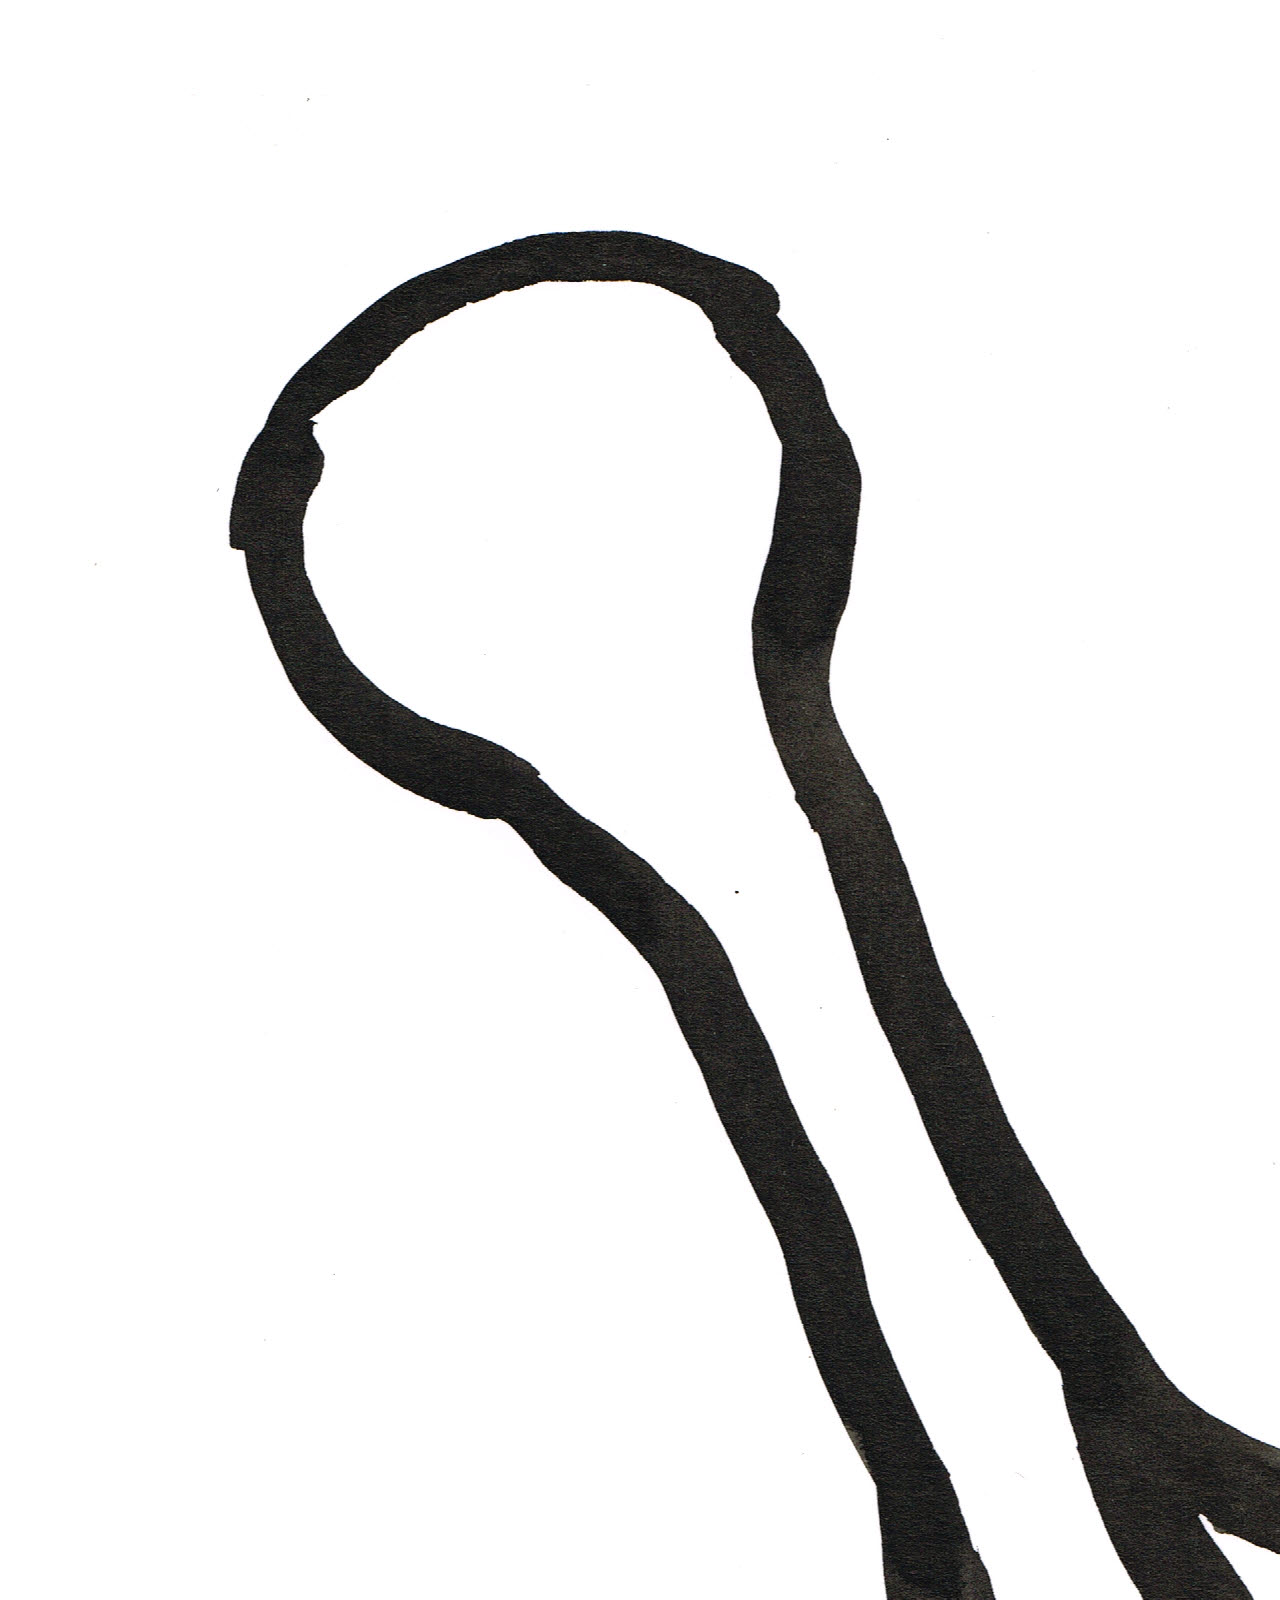
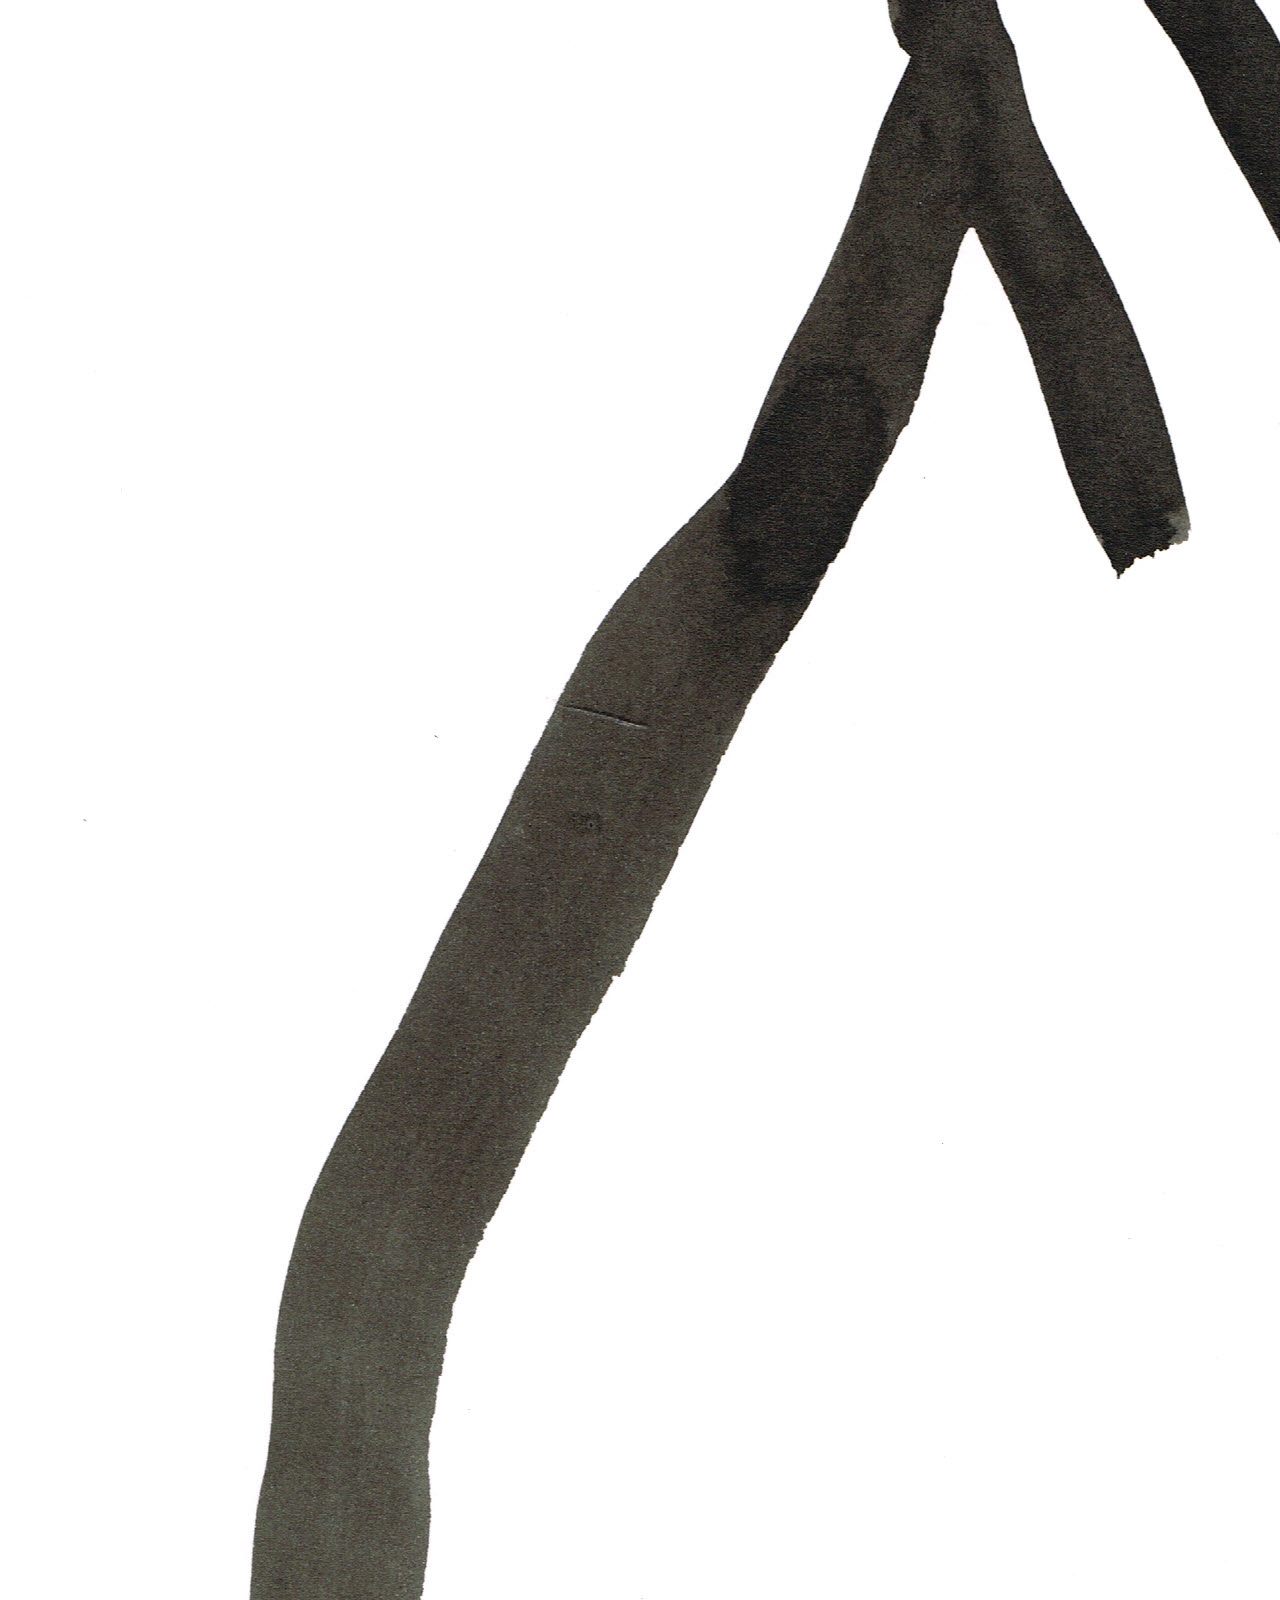
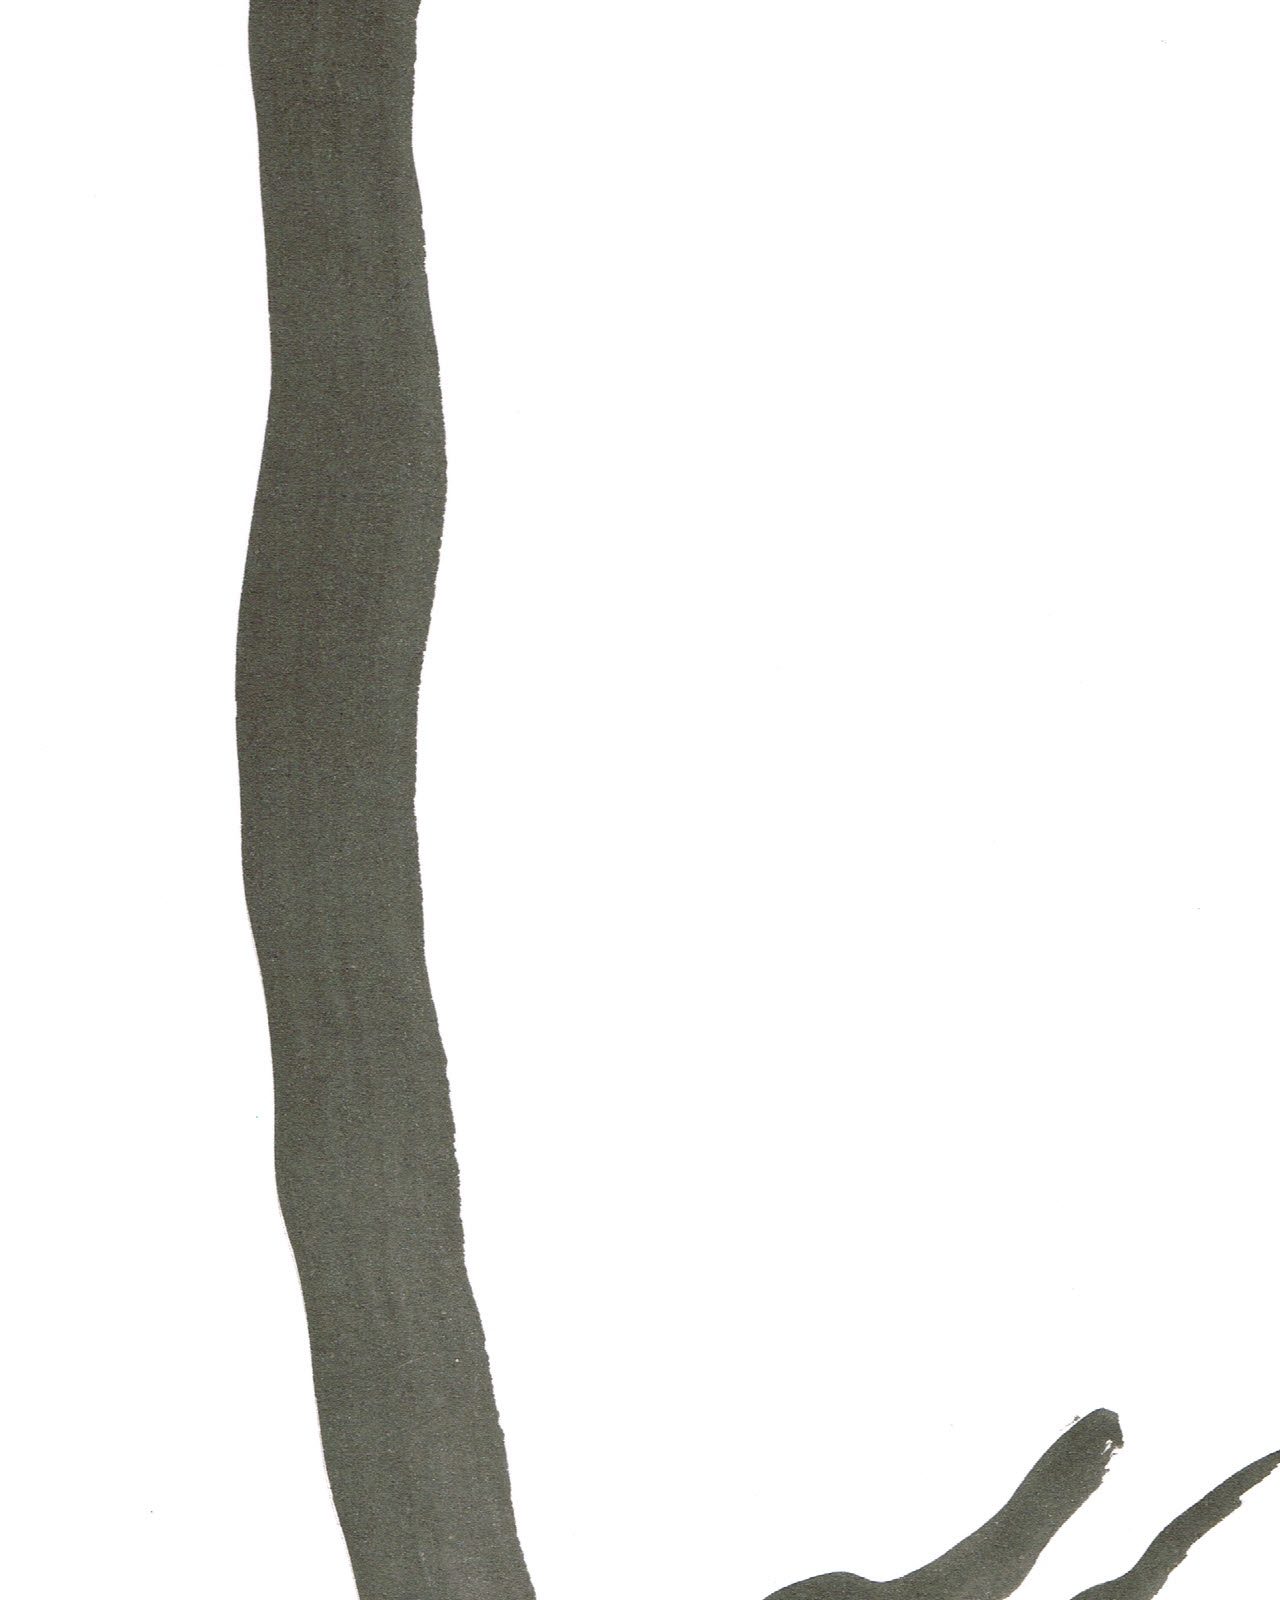
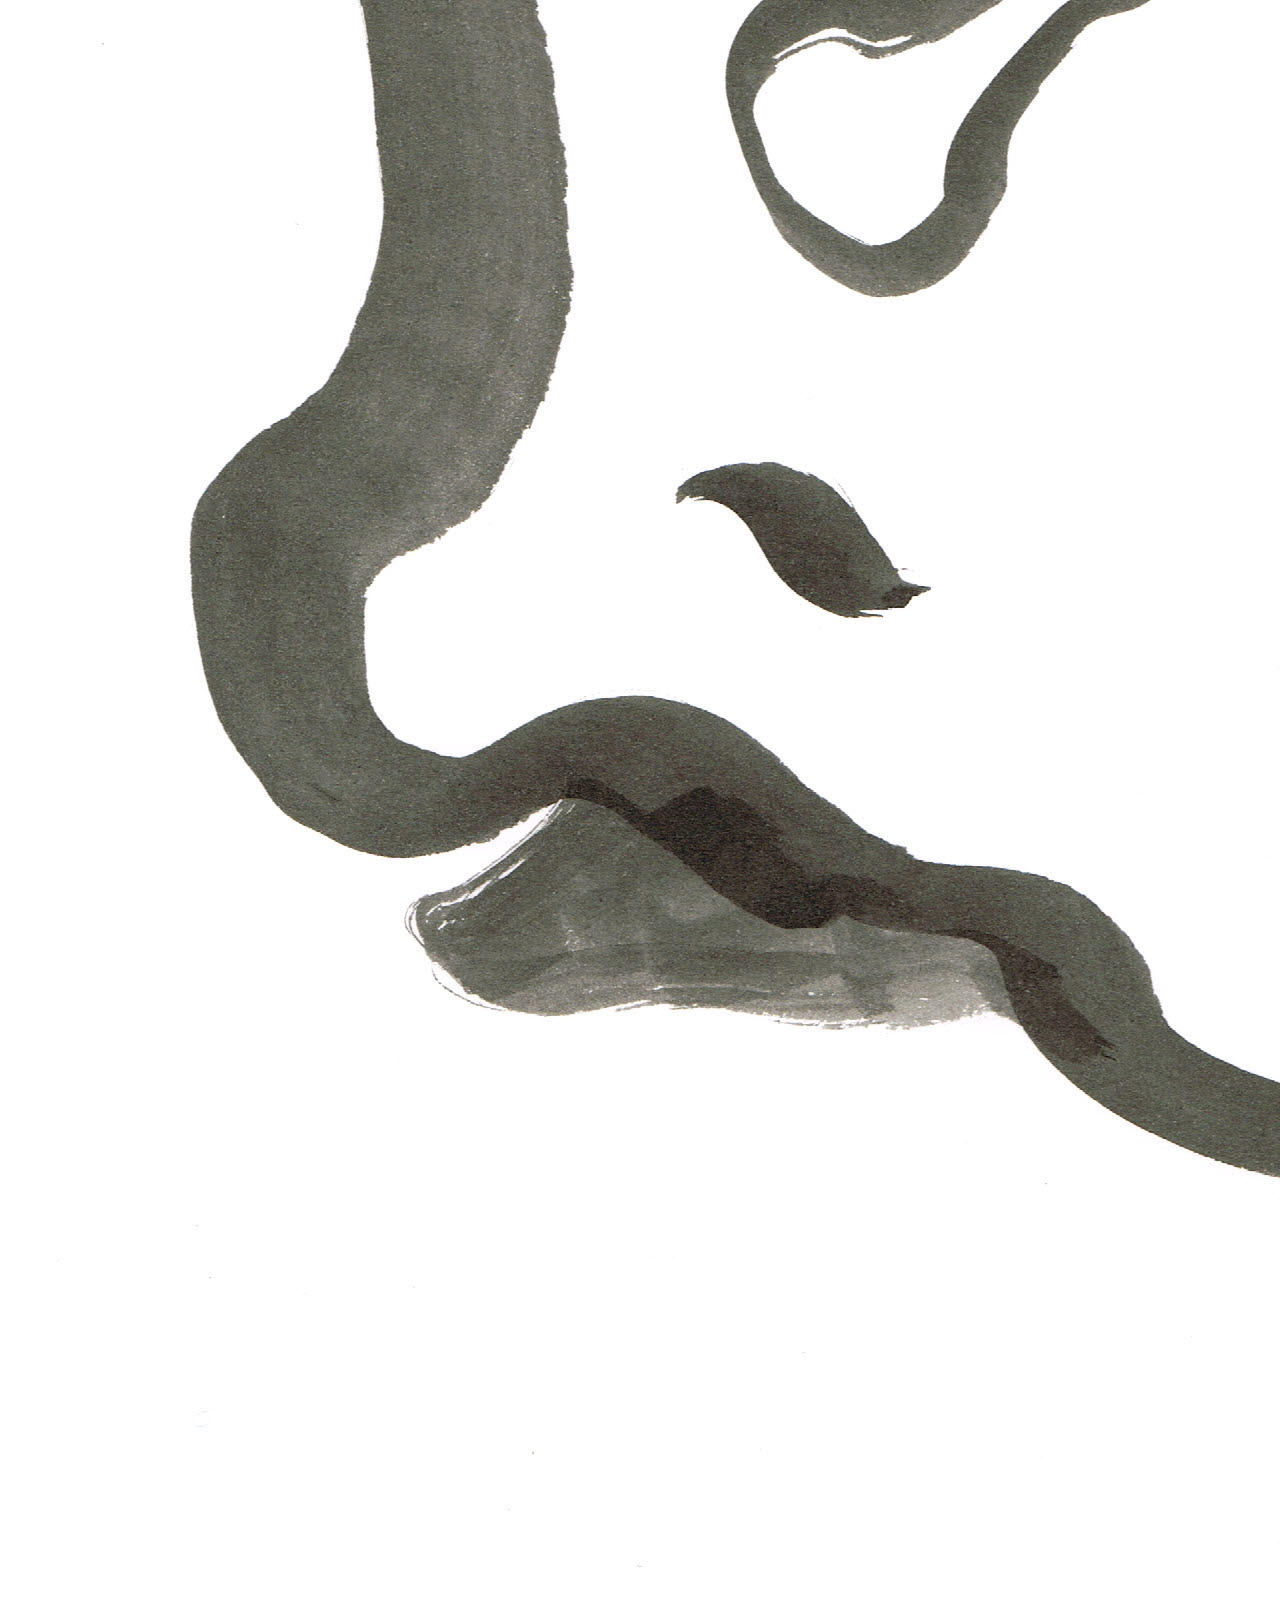
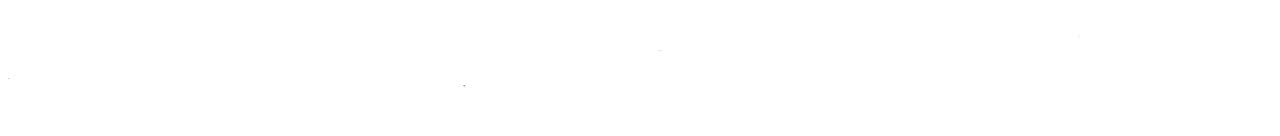
==== index.html @ ac1bd685 "Inicio mi portfolio" ====
<!DOCTYPE html>
<html lang="en">
<head>
    <meta charset="UTF-8">
    <meta name="viewport" content="width=device-width, initial-scale=1.0">
    <title>Document</title>
    <link rel="stylesheet" href="style.css">
</head>
<body>
    <img src="imagenes\fondo.jpg" alt="imageng">
</body>
</html>
---- style.css ----
body{

}
#fondo{
    width: 100vw; /* Ajusta el ancho de la imagen al 100% de la ventana */
    height: 100vh; /* Ajusta la altura de la imagen al 100% de la ventana */
    object-fit: cover; /* Escala la imagen para cubrir todo el área visible */
    position: absolute; /* Permite que la imagen ocupe todo el área del viewport */
    top: 0; /* Alinea la imagen en la parte superior de la ventana */
    left: 0; /* Alinea la imagen en el lado izquierdo de la ventana */
    margin: 0; /* Evita cualquier margen alrededor de la imagen */
    padding: 0; /* Elimina cualquier padding alrededor de la imagen */
    overflow: hidden; /* Asegura que no haya barras de desplazamiento */
    display: block;  
}
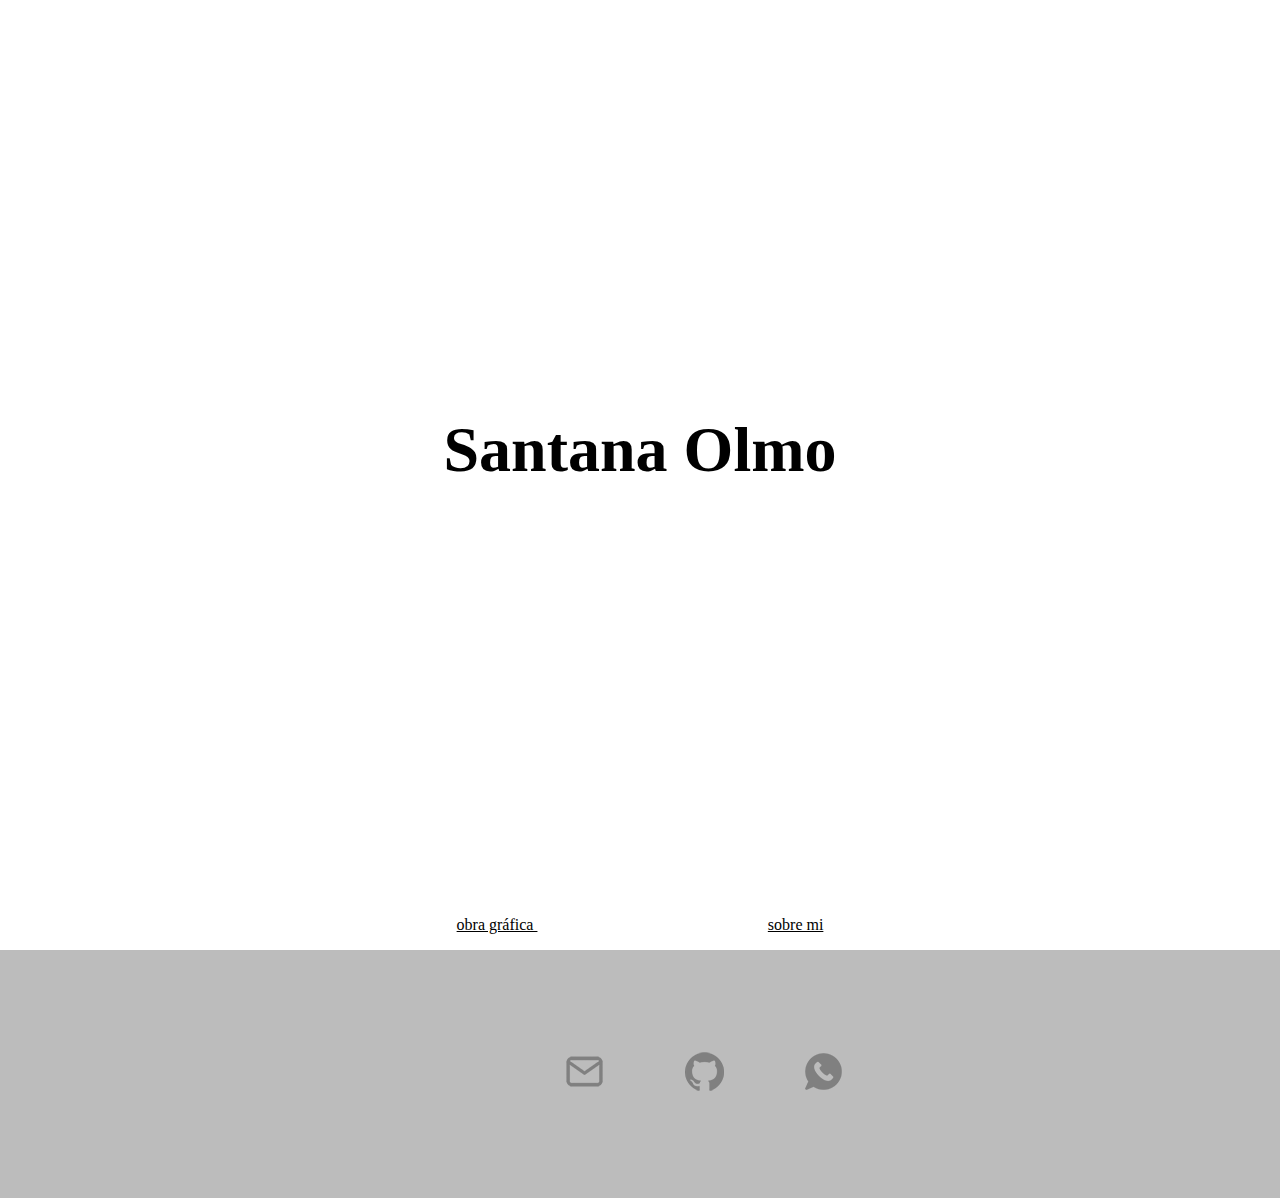
==== commit dcc9e913: "intentando centrar las cosas" ====
--- a/index.html
+++ b/index.html
@@ -3,10 +3,35 @@
 <head>
     <meta charset="UTF-8">
     <meta name="viewport" content="width=device-width, initial-scale=1.0">
-    <title>Document</title>
+    <title>SANTANA OLMO</title>
     <link rel="stylesheet" href="style.css">
 </head>
 <body>
-    <img src="imagenes\fondo.jpg" alt="imageng">
+    
+    <header>
+        
+    </header>
+    <main> 
+        <div class="center-text">
+            <h1>Santana Olmo</h1>
+        </div>
+
+        <p class="enlaces">
+            <a class="cosas" href="obra_grafica.html">obra gráfica </a>
+            <a class="cosas" href="sobre_mi.html">sobre mi</a>
+
+        </p>
+    
+        <footer>
+            
+            <img class="contactos" src="imagenes\logo_contacto\emaillogopng.png" alt="email">
+            <img class="contactos" src="imagenes\logo_contacto\githublogopng.png" alt="GitHub">
+            <img class="contactos" src="imagenes\logo_contacto\whatsapplogo.png" alt="Whatsapp">
+
+        </footer>
+    
+    </main>
+
+
 </body>
 </html>--- a/style.css
+++ b/style.css
@@ -1,15 +1,44 @@
 body{
+margin: 0;
+width: 100%;
+overflow-x: hidden;
 
 }
-#fondo{
-    width: 100vw; /* Ajusta el ancho de la imagen al 100% de la ventana */
-    height: 100vh; /* Ajusta la altura de la imagen al 100% de la ventana */
-    object-fit: cover; /* Escala la imagen para cubrir todo el área visible */
-    position: absolute; /* Permite que la imagen ocupe todo el área del viewport */
-    top: 0; /* Alinea la imagen en la parte superior de la ventana */
-    left: 0; /* Alinea la imagen en el lado izquierdo de la ventana */
-    margin: 0; /* Evita cualquier margen alrededor de la imagen */
-    padding: 0; /* Elimina cualquier padding alrededor de la imagen */
-    overflow: hidden; /* Asegura que no haya barras de desplazamiento */
-    display: block;  
+
+main{
+    background: url(imagenes\naotekid.png) no-repeat center center fixed;
+    background-size: cover;
+
+}
+.center-text{
+    text-align: center;
+        
+    font-size: 200%;
+    display: grid;
+    place-items: center;
+    height: 100VH;
+    
+}
+.enlaces{
+    text-align: center;
+    padding-left: 5%;
+    padding-right: 5%;
+}
+.cosas{
+    color: black;
+    padding-right: 10%;
+    padding-left: 10%;
+}
+
+
+footer{
+    text-align: center;
+    width: 100%;
+    padding: 5%;
+    background-color: rgb(188, 188, 188);
+    margin-bottom:0%;
+}
+.contactos{
+padding: 3%;
+margin-left: 0%;
 }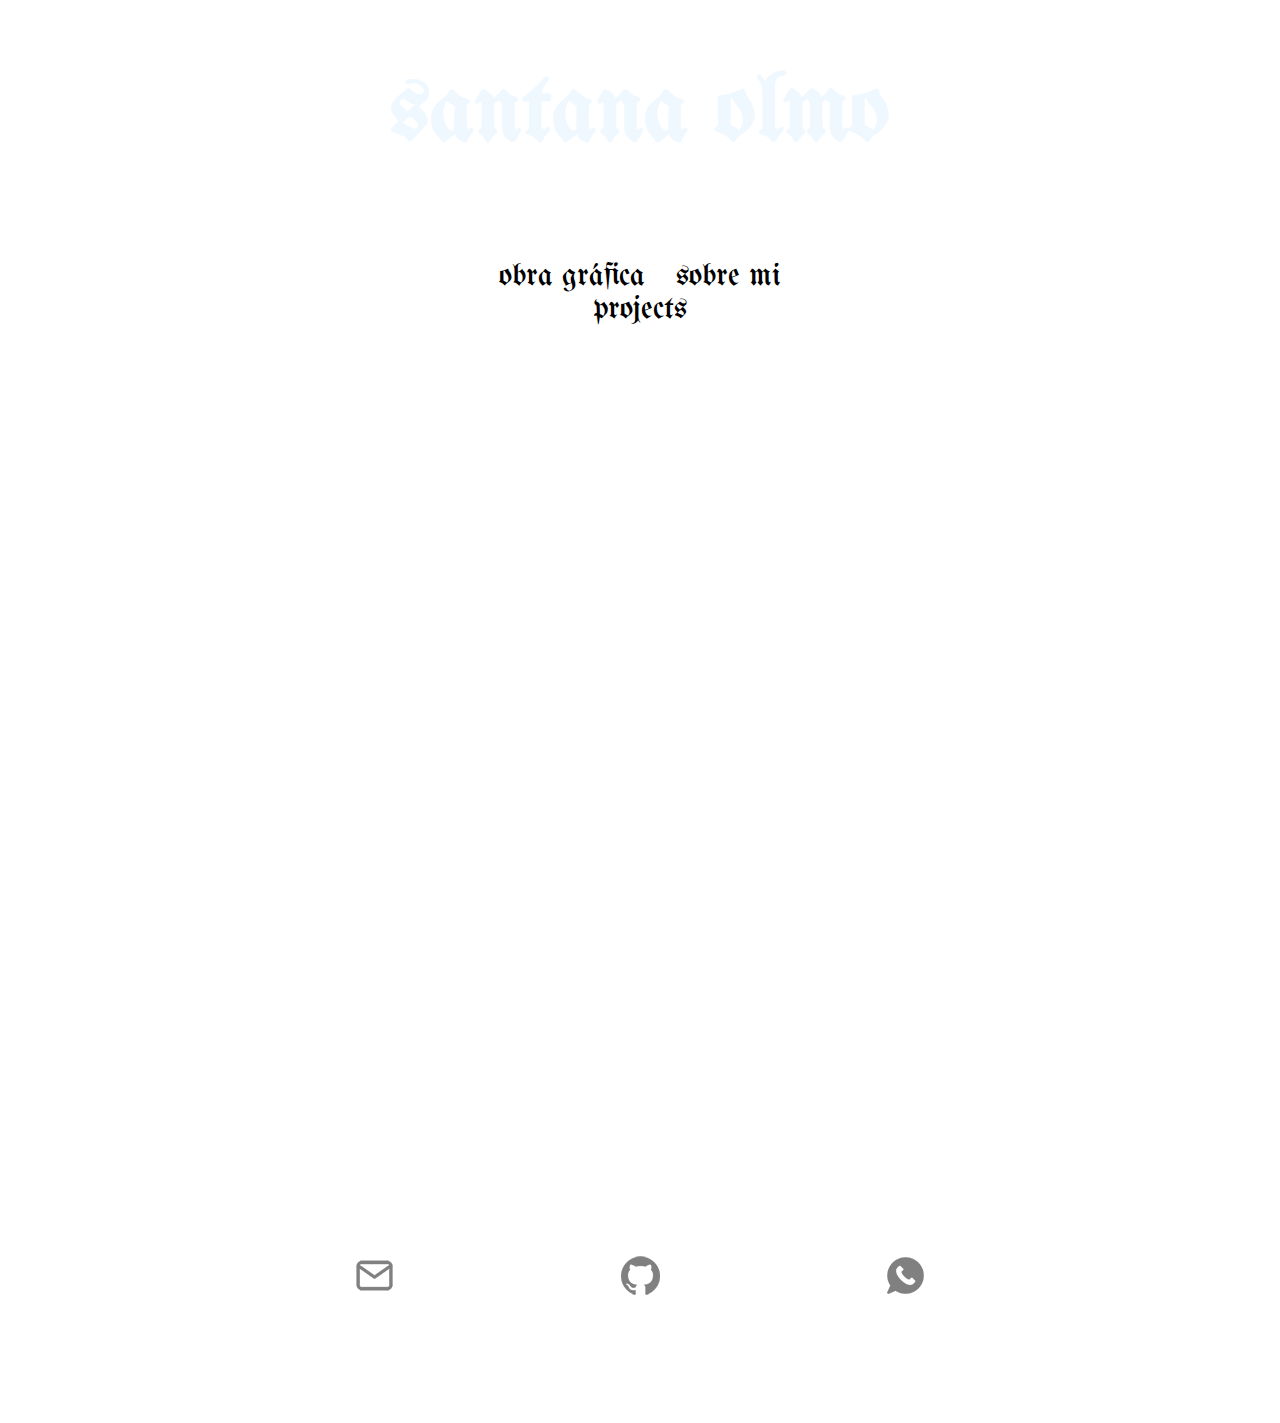
==== commit 7d8fe2eb: "he conectado  mi_perfil.md (anterioremente yo.md) con los demás archivos .md" ====
--- a/index.html
+++ b/index.html
@@ -5,33 +5,37 @@
     <meta name="viewport" content="width=device-width, initial-scale=1.0">
     <title>SANTANA OLMO</title>
     <link rel="stylesheet" href="style.css">
+    <link href="https://fonts.googleapis.com/css2?family=UnifrakturCook:wght@700&family=UnifrakturMaguntia&display=swap" rel="stylesheet">
+
 </head>
 <body>
-    
     <header>
+        <h1>santana olmo</h1>
+    </header>
+   
+    <main> 
         
-    </header>
-    <main> 
         <div class="center-text">
-            <h1>Santana Olmo</h1>
+           
+            <p id="enlaces">
+                <a  href="obra_grafica.html">obra gráfica </a>
+                <a  href="sobre_mi.html">sobre mi</a>
+                <a  href="projects.html">projects</a>
+            </p>
         </div>
 
-        <p class="enlaces">
-            <a class="cosas" href="obra_grafica.html">obra gráfica </a>
-            <a class="cosas" href="sobre_mi.html">sobre mi</a>
-
-        </p>
+       
     
-        <footer>
-            
-            <img class="contactos" src="imagenes\logo_contacto\emaillogopng.png" alt="email">
-            <img class="contactos" src="imagenes\logo_contacto\githublogopng.png" alt="GitHub">
-            <img class="contactos" src="imagenes\logo_contacto\whatsapplogo.png" alt="Whatsapp">
-
-        </footer>
     
     </main>
 
+    <footer>
+            
+        <img class="contactos" src="imagenes\logo_contacto\emaillogopng.png" alt="email">
+        <img class="contactos" src="imagenes\logo_contacto\githublogopng.png" alt="GitHub">
+        <img class="contactos" src="imagenes\logo_contacto\whatsapplogo.png" alt="Whatsapp">
+
+    </footer>
 
 </body>
 </html>--- a/style.css
+++ b/style.css
@@ -1,44 +1,69 @@
-body{
+body,html{
 margin: 0;
 width: 100%;
 overflow-x: hidden;
+text-decoration: none;
+background-image: url(imagenes/Sin\ título-1.png);
+background-repeat: no-repeat;
+background-position: center center;
+background-size: cover;
+background-attachment: fixed;
+background-blend-mode: lighten;
 
 }
 
-main{
-    background: url(imagenes\naotekid.png) no-repeat center center fixed;
-    background-size: cover;
+header{
+    font-family:"UnifrakturMaguntia";
+    font-size: 300%;
+    text-align: center;
+    color: aliceblue;
 
 }
-.center-text{
+main{
+
+}
+div{
+   
+    display: flex;
+    flex-direction: row;
+    justify-content: space-evenly;
+    text-decoration: none;
     text-align: center;
-        
+    font-family: "UnifrakturMaguntia";        
     font-size: 200%;
-    display: grid;
-    place-items: center;
     height: 100VH;
+}
+
+#enlaces{
     
+
 }
-.enlaces{
+a{
+    text-decoration: none;
+    font-family: "UnifrakturMaguntia";
     text-align: center;
-    padding-left: 5%;
-    padding-right: 5%;
+    padding: 3%;
+    color: black;
 }
-.cosas{
-    color: black;
-    padding-right: 10%;
-    padding-left: 10%;
+a:visited{
+    text-decoration: none;
+    color: rgb(30, 146, 19);
+}
+a:hover{
+text-decoration: underline;
+color: rgb(255, 255, 255);
 }
 
 
 footer{
-    text-align: center;
-    width: 100%;
-    padding: 5%;
-    background-color: rgb(188, 188, 188);
-    margin-bottom:0%;
+   padding: 10%;
+   display: flex;
+   flex-direction: row;
+   justify-content: space-evenly;
+
 }
 .contactos{
-padding: 3%;
-margin-left: 0%;
+    
+
+
 }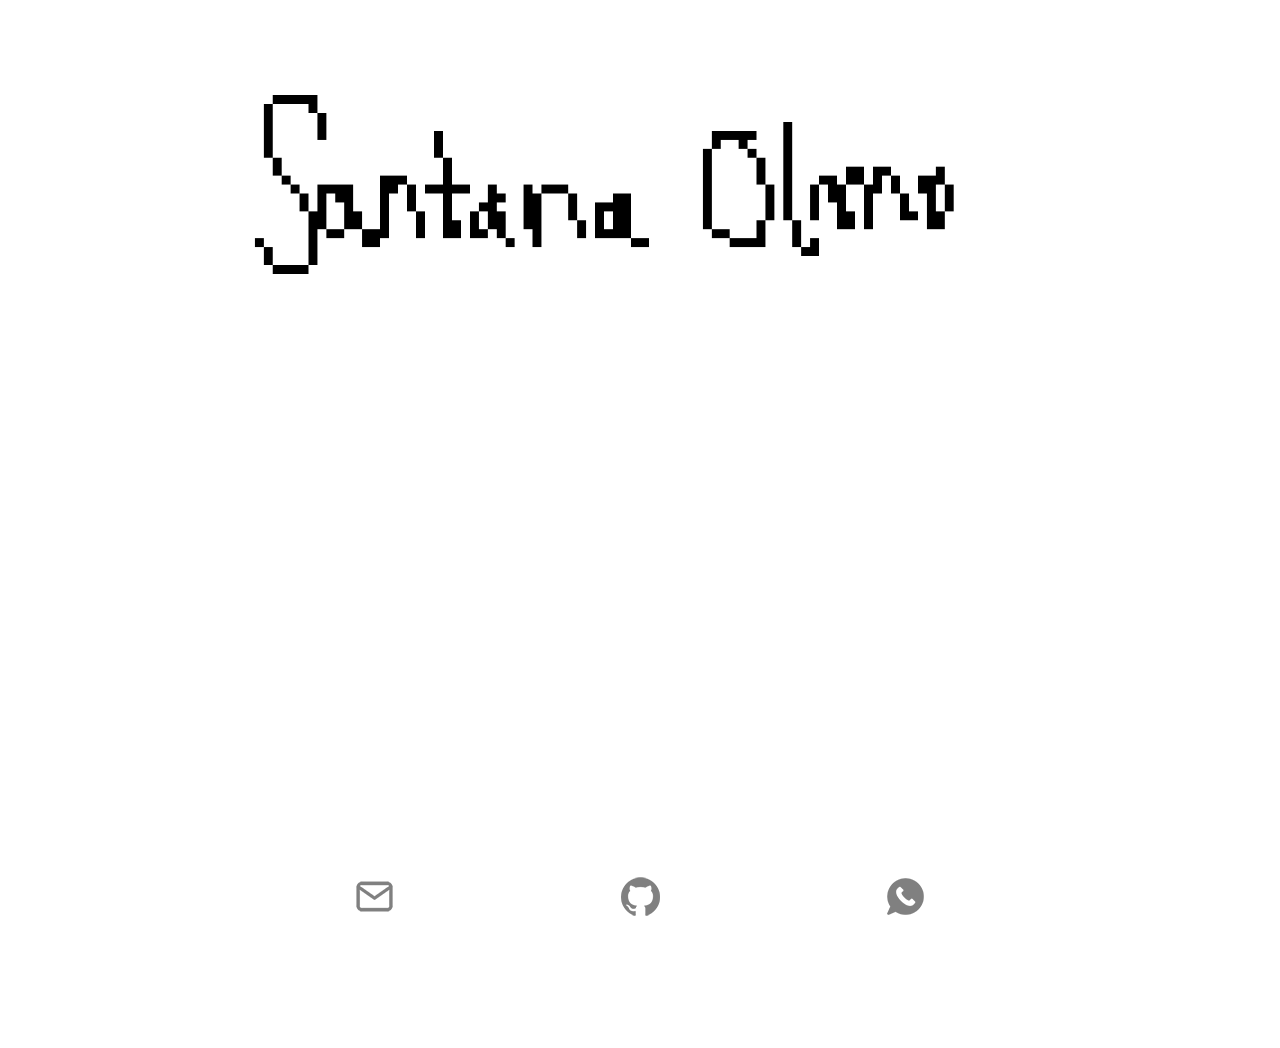
==== commit 02a03879: "empezando de nuevo con gif" ====
--- a/index.html
+++ b/index.html
@@ -3,39 +3,32 @@
 <head>
     <meta charset="UTF-8">
     <meta name="viewport" content="width=device-width, initial-scale=1.0">
-    <title>SANTANA OLMO</title>
+    <title>Santana Olmo</title>
     <link rel="stylesheet" href="style.css">
     <link href="https://fonts.googleapis.com/css2?family=UnifrakturCook:wght@700&family=UnifrakturMaguntia&display=swap" rel="stylesheet">
 
 </head>
 <body>
-    <header>
-        <h1>santana olmo</h1>
-    </header>
-   
-    <main> 
-        
-        <div class="center-text">
-           
-            <p id="enlaces">
-                <a  href="obra_grafica.html">obra gráfica </a>
-                <a  href="sobre_mi.html">sobre mi</a>
-                <a  href="projects.html">projects</a>
-            </p>
+    <div>
+       
+        <div id="titulo">
+           <img src="imagenes/pixil-gif-drawing.gif" alt="Santana Olmo" width="70%">
         </div>
-
-       
     
+        <footer>
+            <a href="mailto:alberto16166@gmail.com" target="_blank">
+                <img class="contactos" src="imagenes\logo_contacto\emaillogopng.png" alt="email">
+            </a>    
+            <a href="https://github.com/SantanaOlmo" target="_blank">
+                <img class="contactos" src="imagenes\logo_contacto\githublogopng.png" alt="GitHub">
+            </a>
+            <a href="https://wa.me/34644208608" target="_blank">
+                <img class="contactos" src="imagenes\logo_contacto\whatsapplogo.png" alt="Whatsapp">
+            </a>
     
-    </main>
-
-    <footer>
-            
-        <img class="contactos" src="imagenes\logo_contacto\emaillogopng.png" alt="email">
-        <img class="contactos" src="imagenes\logo_contacto\githublogopng.png" alt="GitHub">
-        <img class="contactos" src="imagenes\logo_contacto\whatsapplogo.png" alt="Whatsapp">
-
-    </footer>
+        </footer>
+    </div>
+  
 
 </body>
 </html>--- a/style.css
+++ b/style.css
@@ -1,59 +1,19 @@
-body,html{
-margin: 0;
-width: 100%;
-overflow-x: hidden;
-text-decoration: none;
-background-image: url(imagenes/Sin\ título-1.png);
-background-repeat: no-repeat;
-background-position: center center;
-background-size: cover;
-background-attachment: fixed;
-background-blend-mode: lighten;
 
+body, html {
+    margin: 0;
+    padding: 0;
+    height: 100%; /* Aseguramos que el cuerpo ocupe toda la pantalla */
+    display: flex; /* Usamos flexbox */
+    justify-content: center; /* Centra horizontalmente */
+    align-items: center; /* Centra verticalmente */
+    background-color: #ffffff; /* Color de fondo opcional */
 }
 
-header{
-    font-family:"UnifrakturMaguntia";
-    font-size: 300%;
-    text-align: center;
-    color: aliceblue;
-
-}
-main{
-
-}
-div{
-   
-    display: flex;
-    flex-direction: row;
-    justify-content: space-evenly;
-    text-decoration: none;
-    text-align: center;
-    font-family: "UnifrakturMaguntia";        
-    font-size: 200%;
-    height: 100VH;
-}
-
-#enlaces{
-    
-
-}
-a{
-    text-decoration: none;
-    font-family: "UnifrakturMaguntia";
-    text-align: center;
-    padding: 3%;
-    color: black;
-}
-a:visited{
-    text-decoration: none;
-    color: rgb(30, 146, 19);
-}
-a:hover{
-text-decoration: underline;
-color: rgb(255, 255, 255);
-}
-
+div #titulo{
+    display: flex; /* Flexbox adicional, útil si hay varios elementos en el contenedor */
+    justify-content: center;
+    align-items: center;
+  }
 
 footer{
    padding: 10%;
@@ -61,9 +21,4 @@
    flex-direction: row;
    justify-content: space-evenly;
 
-}
-.contactos{
-    
-
-
 }